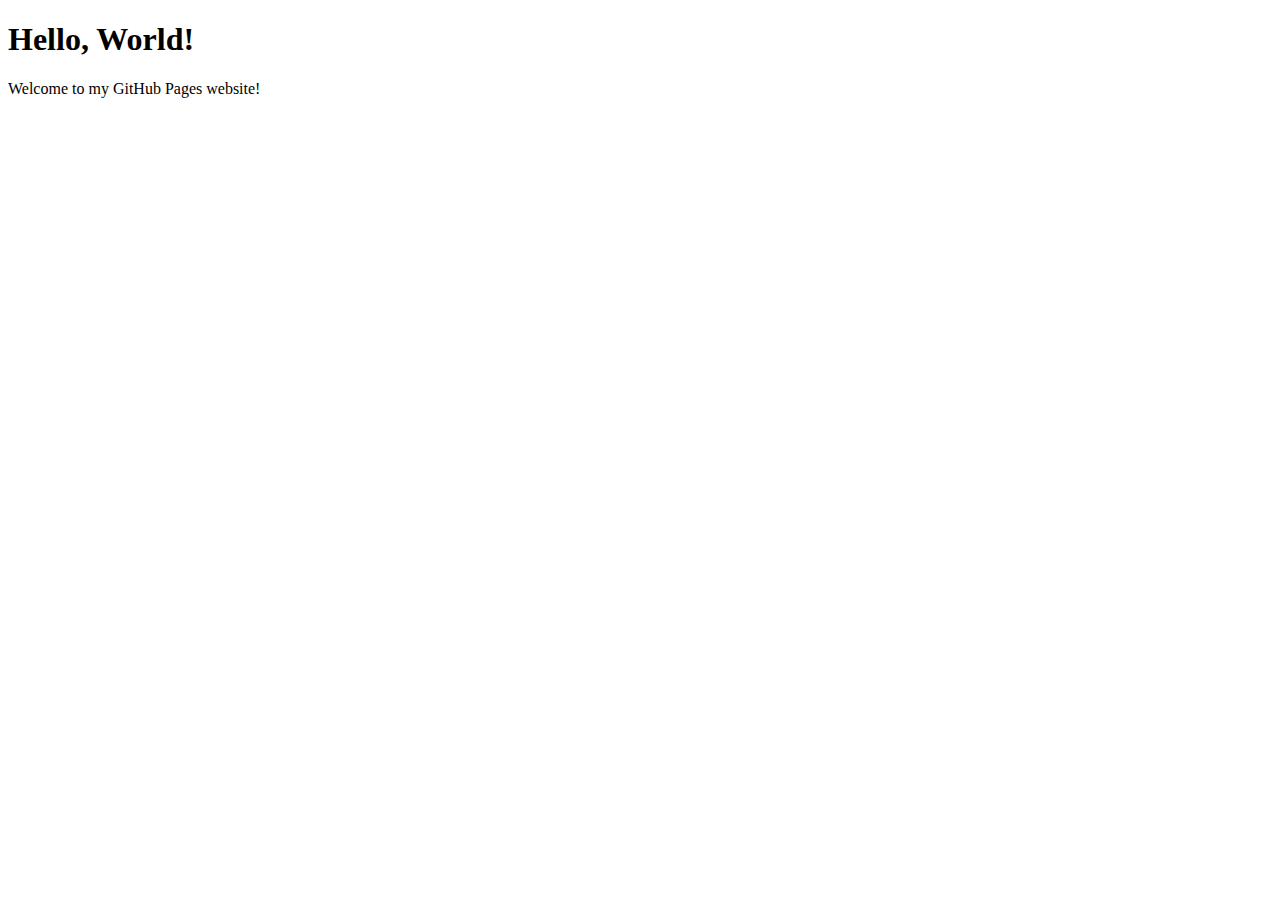
==== index.html @ 52bdd3cb "init" ====
<!DOCTYPE html>
<html lang="en">
<head>
  <meta charset="UTF-8">
  <meta name="viewport" content="width=device-width, initial-scale=1.0">
  <title>My GitHub Page</title>
</head>
<body>
  <h1>Hello, World!</h1>
  <p>Welcome to my GitHub Pages website!</p>
</body>
</html>
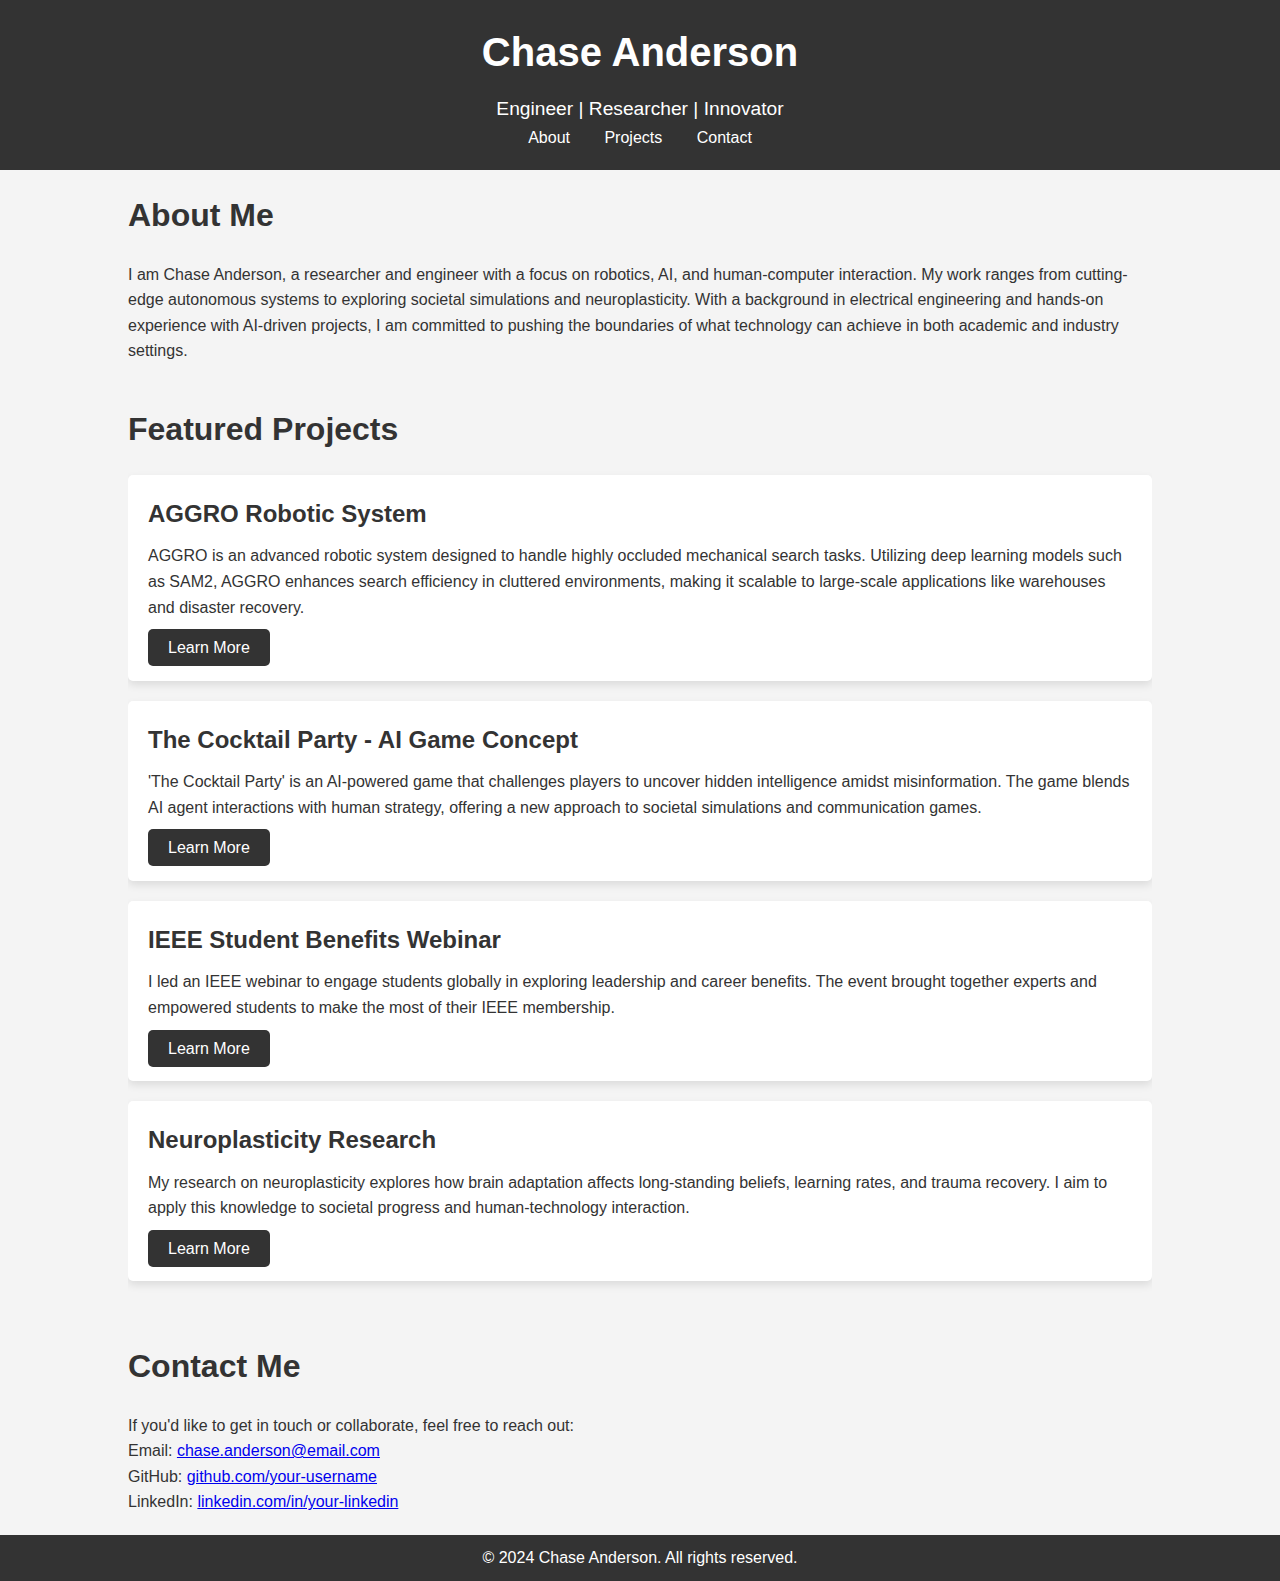
==== commit 161e9a30: "commit" ====
--- a/index.html
+++ b/index.html
@@ -1,12 +1,90 @@
 <!DOCTYPE html>
 <html lang="en">
 <head>
-  <meta charset="UTF-8">
-  <meta name="viewport" content="width=device-width, initial-scale=1.0">
-  <title>My GitHub Page</title>
+    <meta charset="UTF-8">
+    <meta name="viewport" content="width=device-width, initial-scale=1.0">
+    <meta http-equiv="X-UA-Compatible" content="ie=edge">
+    <title>Chase Anderson | Professional Project Showcase</title>
+    <link rel="stylesheet" href="styles.css">
 </head>
 <body>
-  <h1>Hello, World!</h1>
-  <p>Welcome to my GitHub Pages website!</p>
+    <header>
+        <div class="container">
+            <h1>Chase Anderson</h1>
+            <p>Engineer | Researcher | Innovator</p>
+            <nav>
+                <ul>
+                    <li><a href="#about">About</a></li>
+                    <li><a href="#projects">Projects</a></li>
+                    <li><a href="#contact">Contact</a></li>
+                </ul>
+            </nav>
+        </div>
+    </header>
+
+    <section id="about" class="container">
+        <h2>About Me</h2>
+        <p>
+            I am Chase Anderson, a researcher and engineer with a focus on robotics, AI, and human-computer interaction.
+            My work ranges from cutting-edge autonomous systems to exploring societal simulations and neuroplasticity.
+            With a background in electrical engineering and hands-on experience with AI-driven projects, I am committed
+            to pushing the boundaries of what technology can achieve in both academic and industry settings.
+        </p>
+    </section>
+
+    <section id="projects" class="container">
+        <h2>Featured Projects</h2>
+        
+        <div class="project-card">
+            <h3>AGGRO Robotic System</h3>
+            <p>
+                AGGRO is an advanced robotic system designed to handle highly occluded mechanical search tasks. Utilizing deep learning models such as SAM2,
+                AGGRO enhances search efficiency in cluttered environments, making it scalable to large-scale applications like warehouses and disaster recovery.
+            </p>
+            <a href="#read-more" class="btn">Learn More</a>
+        </div>
+
+        <div class="project-card">
+            <h3>The Cocktail Party - AI Game Concept</h3>
+            <p>
+                'The Cocktail Party' is an AI-powered game that challenges players to uncover hidden intelligence amidst misinformation. The game blends AI agent interactions
+                with human strategy, offering a new approach to societal simulations and communication games.
+            </p>
+            <a href="#read-more" class="btn">Learn More</a>
+        </div>
+
+        <div class="project-card">
+            <h3>IEEE Student Benefits Webinar</h3>
+            <p>
+                I led an IEEE webinar to engage students globally in exploring leadership and career benefits. The event brought together experts and empowered students to make the most of their IEEE membership.
+            </p>
+            <a href="#read-more" class="btn">Learn More</a>
+        </div>
+
+        <div class="project-card">
+            <h3>Neuroplasticity Research</h3>
+            <p>
+                My research on neuroplasticity explores how brain adaptation affects long-standing beliefs, learning rates, and trauma recovery. I aim to apply this knowledge to
+                societal progress and human-technology interaction.
+            </p>
+            <a href="#read-more" class="btn">Learn More</a>
+        </div>
+    </section>
+
+    <section id="contact" class="container">
+        <h2>Contact Me</h2>
+        <p>If you'd like to get in touch or collaborate, feel free to reach out:</p>
+        <ul>
+            <li>Email: <a href="mailto:chase.anderson@email.com">chase.anderson@email.com</a></li>
+            <li>GitHub: <a href="https://github.com/your-username">github.com/your-username</a></li>
+            <li>LinkedIn: <a href="https://linkedin.com/in/your-linkedin">linkedin.com/in/your-linkedin</a></li>
+        </ul>
+    </section>
+
+    <footer>
+        <div class="container">
+            <p>&copy; 2024 Chase Anderson. All rights reserved.</p>
+        </div>
+    </footer>
 </body>
-</html>
+</html>--- a/styles.css
+++ b/styles.css
@@ -0,0 +1,114 @@
+/* Reset some basic styles for consistency */
+* {
+    margin: 0;
+    padding: 0;
+    box-sizing: border-box;
+}
+
+body {
+    font-family: 'Arial', sans-serif;
+    line-height: 1.6;
+    background-color: #f4f4f4;
+    color: #333;
+}
+
+header {
+    background: #333;
+    color: white;
+    padding: 20px 0;
+    text-align: center;
+}
+
+header h1 {
+    font-size: 2.5em;
+    margin-bottom: 10px;
+}
+
+header p {
+    font-size: 1.2em;
+}
+
+nav ul {
+    list-style-type: none;
+}
+
+nav ul li {
+    display: inline;
+    margin: 0 15px;
+}
+
+nav ul li a {
+    color: white;
+    text-decoration: none;
+}
+
+.container {
+    width: 80%;
+    margin: auto;
+    overflow: hidden;
+}
+
+section {
+    padding: 20px 0;
+}
+
+section h2 {
+    font-size: 2em;
+    margin-bottom: 20px;
+}
+
+.project-card {
+    background: white;
+    padding: 20px;
+    margin-bottom: 20px;
+    border-radius: 5px;
+    box-shadow: 0 4px 8px rgba(0, 0, 0, 0.1);
+}
+
+.project-card h3 {
+    font-size: 1.5em;
+    margin-bottom: 10px;
+}
+
+.project-card p {
+    font-size: 1em;
+    margin-bottom: 15px;
+}
+
+.btn {
+    background: #333;
+    color: white;
+    padding: 10px 20px;
+    text-decoration: none;
+    border-radius: 5px;
+}
+
+.btn:hover {
+    background: #555;
+}
+
+footer {
+    background: #333;
+    color: white;
+    text-align: center;
+    padding: 10px;
+}
+
+footer p {
+    margin: 0;
+}
+
+/* Responsive styling for mobile */
+@media (max-width: 768px) {
+    .project-card {
+        margin-bottom: 15px;
+    }
+
+    header h1 {
+        font-size: 2em;
+    }
+
+    section h2 {
+        font-size: 1.5em;
+    }
+}
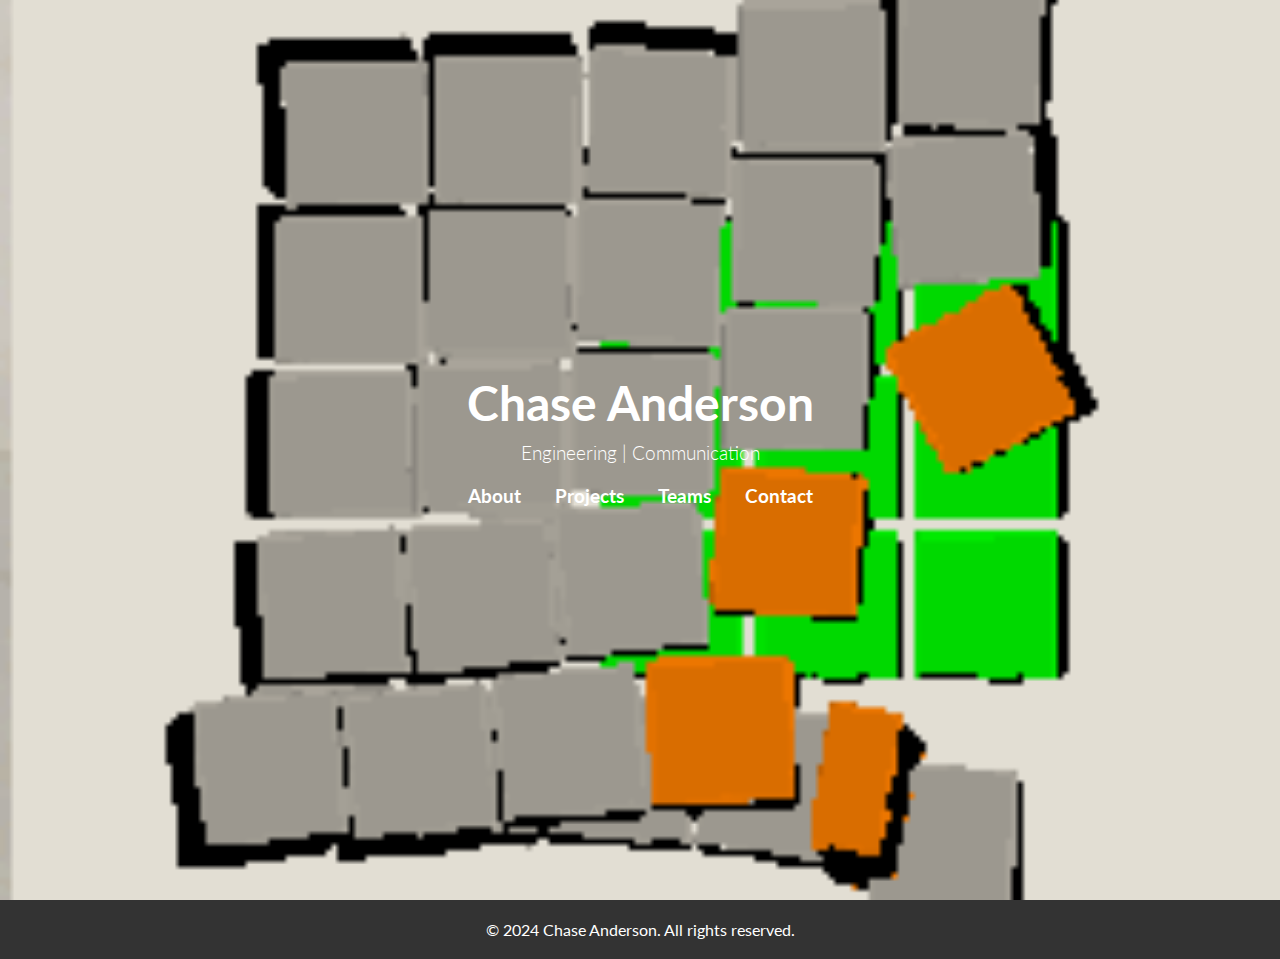
==== commit 75004784: "commit" ====
--- a/index.html
+++ b/index.html
@@ -4,86 +4,32 @@
     <meta charset="UTF-8">
     <meta name="viewport" content="width=device-width, initial-scale=1.0">
     <meta http-equiv="X-UA-Compatible" content="ie=edge">
-    <title>Chase Anderson | Professional Project Showcase</title>
+    <title>Chase's Portfolio</title>
+    <link href="https://fonts.googleapis.com/css2?family=Lato:wght@300;400;700&display=swap" rel="stylesheet">
     <link rel="stylesheet" href="styles.css">
 </head>
 <body>
-    <header>
-        <div class="container">
+    <!-- Fullscreen GIF background with specific ID -->
+    <div id="overlay" class="gif-container">
+        <img src="images/placeholder.gif" alt="Background GIF" class="about-gif">
+        <!-- Overlay content -->
+        <div class="overlay">
             <h1>Chase Anderson</h1>
-            <p>Engineer | Researcher | Innovator</p>
+            <p>Engineering | Communication</p>
             <nav>
                 <ul>
-                    <li><a href="#about">About</a></li>
-                    <li><a href="#projects">Projects</a></li>
-                    <li><a href="#contact">Contact</a></li>
+                    <li><a href="about.html">About</a></li>
+                    <li><a href="projects.html">Projects</a></li>
+                    <li><a href="teams.html">Teams</a></li>
+                    <li><a href="contact.html">Contact</a></li>
                 </ul>
             </nav>
         </div>
-    </header>
-
-    <section id="about" class="container">
-        <h2>About Me</h2>
-        <p>
-            I am Chase Anderson, a researcher and engineer with a focus on robotics, AI, and human-computer interaction.
-            My work ranges from cutting-edge autonomous systems to exploring societal simulations and neuroplasticity.
-            With a background in electrical engineering and hands-on experience with AI-driven projects, I am committed
-            to pushing the boundaries of what technology can achieve in both academic and industry settings.
-        </p>
-    </section>
-
-    <section id="projects" class="container">
-        <h2>Featured Projects</h2>
-        
-        <div class="project-card">
-            <h3>AGGRO Robotic System</h3>
-            <p>
-                AGGRO is an advanced robotic system designed to handle highly occluded mechanical search tasks. Utilizing deep learning models such as SAM2,
-                AGGRO enhances search efficiency in cluttered environments, making it scalable to large-scale applications like warehouses and disaster recovery.
-            </p>
-            <a href="#read-more" class="btn">Learn More</a>
-        </div>
-
-        <div class="project-card">
-            <h3>The Cocktail Party - AI Game Concept</h3>
-            <p>
-                'The Cocktail Party' is an AI-powered game that challenges players to uncover hidden intelligence amidst misinformation. The game blends AI agent interactions
-                with human strategy, offering a new approach to societal simulations and communication games.
-            </p>
-            <a href="#read-more" class="btn">Learn More</a>
-        </div>
-
-        <div class="project-card">
-            <h3>IEEE Student Benefits Webinar</h3>
-            <p>
-                I led an IEEE webinar to engage students globally in exploring leadership and career benefits. The event brought together experts and empowered students to make the most of their IEEE membership.
-            </p>
-            <a href="#read-more" class="btn">Learn More</a>
-        </div>
-
-        <div class="project-card">
-            <h3>Neuroplasticity Research</h3>
-            <p>
-                My research on neuroplasticity explores how brain adaptation affects long-standing beliefs, learning rates, and trauma recovery. I aim to apply this knowledge to
-                societal progress and human-technology interaction.
-            </p>
-            <a href="#read-more" class="btn">Learn More</a>
-        </div>
-    </section>
-
-    <section id="contact" class="container">
-        <h2>Contact Me</h2>
-        <p>If you'd like to get in touch or collaborate, feel free to reach out:</p>
-        <ul>
-            <li>Email: <a href="mailto:chase.anderson@email.com">chase.anderson@email.com</a></li>
-            <li>GitHub: <a href="https://github.com/your-username">github.com/your-username</a></li>
-            <li>LinkedIn: <a href="https://linkedin.com/in/your-linkedin">linkedin.com/in/your-linkedin</a></li>
-        </ul>
-    </section>
+    </div>
 
     <footer>
         <div class="container">
-            <p>&copy; 2024 Chase Anderson. All rights reserved.</p>
+            <p>© 2024 Chase Anderson. All rights reserved.</p>
         </div>
     </footer>
 </body>
--- a/styles.css
+++ b/styles.css
@@ -1,114 +1,343 @@
-/* Reset some basic styles for consistency */
+/* General reset */
 * {
     margin: 0;
     padding: 0;
     box-sizing: border-box;
 }
 
-body {
-    font-family: 'Arial', sans-serif;
-    line-height: 1.6;
-    background-color: #f4f4f4;
-    color: #333;
-}
-
-header {
-    background: #333;
-    color: white;
-    padding: 20px 0;
-    text-align: center;
-}
-
-header h1 {
-    font-size: 2.5em;
+body, html {
+    height: 100%;
+    font-family: 'Lato', sans-serif;
+}
+
+/* Specific styles for index page */
+#index-gif-container {
+    position: relative;
+    height: 100vh; /* Fullscreen */
+    width: 100%;
+    overflow: hidden;
+}
+
+#index-gif-container .background-gif {
+    position: absolute;
+    top: 50%;
+    left: 50%;
+    min-width: 100%;
+    min-height: 100%;
+    width: auto;
+    height: auto;
+    transform: translate(-50%, -50%);
+    object-fit: cover;
+    z-index: -1;
+}
+
+/* Fullscreen GIF container */
+.gif-container {
+    position: relative;
+    width: 100%;
+    height: 100vh;
+    overflow: hidden;
+}
+
+/* Fullscreen background GIF */
+.about-gif {
+    position: absolute;
+    top: 0;
+    left: 0;
+    width: 100%;
+    height: 100%;
+    object-fit: cover;
+    z-index: -1;
+}
+
+/* Overlay Content for Index Page */
+.overlay {
+    position: absolute;
+    top: 50%;
+    left: 50%;
+    transform: translate(-50%, -50%);
+    text-align: center;
+    color: #fff;
+    z-index: 2;
+}
+
+.overlay h1 {
+    font-size: 3em;
     margin-bottom: 10px;
 }
 
-header p {
+.overlay p {
     font-size: 1.2em;
-}
-
-nav ul {
-    list-style-type: none;
-}
-
-nav ul li {
+    font-weight: 300;
+    margin-bottom: 20px;
+}
+
+.overlay nav ul {
+    list-style: none;
+    padding: 0;
+    margin: 20px 0;
+    text-align: center; /* Centering the navigation */
+}
+
+.overlay nav ul li {
     display: inline;
     margin: 0 15px;
 }
 
-nav ul li a {
-    color: white;
+.overlay nav ul li a {
+    color: #fff; /* Ensuring links stay white */
     text-decoration: none;
-}
-
-.container {
-    width: 80%;
-    margin: auto;
-    overflow: hidden;
-}
-
-section {
+    font-weight: bold;
+    font-size: 1.2em;
+}
+
+header nav ul {
+    list-style: none;
+    padding: 0;
+    margin: 20px 0;
+    text-align: center; /* Centering the navigation */
+}
+
+header nav ul li {
+    display: inline;
+    margin: 0 15px;
+}
+
+header nav ul li a {
+    color: #fff; /* Ensuring links stay white */
+    text-decoration: none;
+    font-weight: bold;
+    font-size: 1.2em;
+}
+
+header nav ul li a:hover {
+    color: #f4f4f4; /* Subtle hover effect */
+}
+
+header nav ul li a:visited,
+header nav ul li a:active {
+    color: #fff; /* Ensuring visited and active links remain white */
+}
+
+/* Banner styles */
+#header {
+    background-color: #333;
+    color: #fff;
     padding: 20px 0;
-}
-
-section h2 {
-    font-size: 2em;
+    text-align: center;
+}
+
+#header h1 {
+    font-size: 2.5em;
+    margin: 0;
+}
+
+header h1 a {
+    text-decoration: none;
+    color: #fff; /* Ensure the text is still white */
+}
+
+#header p {
+    font-size: 1.2em;
+    margin-top: 10px;
+}
+
+#about-section {
+    margin: 40px auto;
+    max-width: 600px;
+    padding: 20px;
+    background-color: #f4f4f4;
+    border-radius: 10px;
+    text-align: center;
+}
+
+#about-section img.about-photo {
+    width: 500px;
+    border-radius: 0;
+    margin-top: 20px;
+    height: auto;
+}
+
+#about-section h2 {
+    font-size: 2.2em;
     margin-bottom: 20px;
 }
 
+/* Footer */
+footer {
+    background-color: #333;
+    color: #fff;
+    text-align: center;
+    padding: 20px 0;
+    position: relative;
+    z-index: 3;
+}
+
+/* ---- Projects Page Specific Styles ---- */
+
+/* Projects Section */
+#projects {
+    margin-top: 40px;
+}
+
+#projects h2 {
+    text-align: center;
+    font-size: 2.8em;
+    margin-bottom: 30px;
+}
+
+/* Teams Section */
+#teams {
+    margin-top: 40px;
+}
+
+#teams h2 {
+    text-align: center;
+    font-size: 2.8em;
+    margin-bottom: 30px;
+}
+
+/* Teams Cards */
+
+.team-card {
+    background-color: #fff;
+    border-radius: 10px;
+    box-shadow: 0 2px 5px rgba(0, 0, 0, 0.1);
+    margin-bottom: 40px;
+    padding: 20px;
+}
+
+.team-card h3 {
+    font-size: 1.8em;
+    margin-bottom: 10px;
+}
+
+.team-card p {
+    font-size: 1.1em;
+    line-height: 1.6;
+}
+
+.team-card strong {
+    color: #333;
+}
+
+/* Project Cards */
 .project-card {
-    background: white;
+    background-color: #fff;
+    border-radius: 10px;
+    box-shadow: 0 2px 5px rgba(0, 0, 0, 0.1);
+    margin-bottom: 40px;
     padding: 20px;
+}
+
+.project-card h3 {
+    font-size: 1.8em;
+    margin-bottom: 10px;
+}
+
+.project-card p {
+    font-size: 1.1em;
+    line-height: 1.6;
+}
+
+.project-card img,
+.project-card video {
+    margin-top: 20px;
+    width: 100%;
+    border-radius: 8px;
+    object-fit: cover;
+}
+
+/* Contact section styling */
+#contact-section {
+    padding: 50px 0;
+}
+
+#contact-section h2 {
+    text-align: center;
+    font-size: 28px;
+    margin-bottom: 30px;
+    color: #333;
+}
+
+#contact-section p {
+    text-align: center;
+    margin-bottom: 40px;
+    font-size: 18px;
+    color: #666;
+}
+
+/* Contact form styling */
+.contact-form {
+    max-width: 600px;
+    margin: 0 auto;
+    background: #fff;
+    padding: 30px;
+    border-radius: 5px;
+    box-shadow: 0 2px 10px rgba(0, 0, 0, 0.1);
+}
+
+.contact-form label {
+    display: block;
+    font-weight: 700;
+    margin-bottom: 10px;
+    color: #333;
+}
+
+.contact-form input,
+.contact-form textarea {
+    width: 100%;
+    padding: 10px;
     margin-bottom: 20px;
-    border-radius: 5px;
-    box-shadow: 0 4px 8px rgba(0, 0, 0, 0.1);
-}
-
-.project-card h3 {
-    font-size: 1.5em;
-    margin-bottom: 10px;
-}
-
-.project-card p {
-    font-size: 1em;
-    margin-bottom: 15px;
-}
-
-.btn {
-    background: #333;
-    color: white;
-    padding: 10px 20px;
-    text-decoration: none;
-    border-radius: 5px;
-}
-
-.btn:hover {
-    background: #555;
-}
-
-footer {
-    background: #333;
-    color: white;
-    text-align: center;
+    border: 1px solid #ccc;
+    border-radius: 3px;
+    font-size: 16px;
+    font-family: 'Lato', sans-serif;
+}
+
+.contact-form textarea {
+    resize: vertical;
+}
+
+.contact-form .btn-submit {
+    display: block;
+    width: 100%;
+    background-color: #333;
+    color: #fff;
     padding: 10px;
-}
-
-footer p {
-    margin: 0;
-}
-
-/* Responsive styling for mobile */
+    border: none;
+    border-radius: 3px;
+    font-size: 16px;
+    cursor: pointer;
+}
+
+.contact-form .btn-submit:hover {
+    background-color: #444;
+}
+
+/* Media Queries for responsiveness */
 @media (max-width: 768px) {
-    .project-card {
-        margin-bottom: 15px;
+    .container {
+        width: 95%;
     }
 
     header h1 {
         font-size: 2em;
     }
 
-    section h2 {
+    header p {
+        font-size: 1em;
+    }
+
+    #projects h2 {
+        font-size: 2.2em;
+    }
+
+    .project-card h3 {
         font-size: 1.5em;
     }
-}
+
+    .project-card p {
+        font-size: 1em;
+    }
+}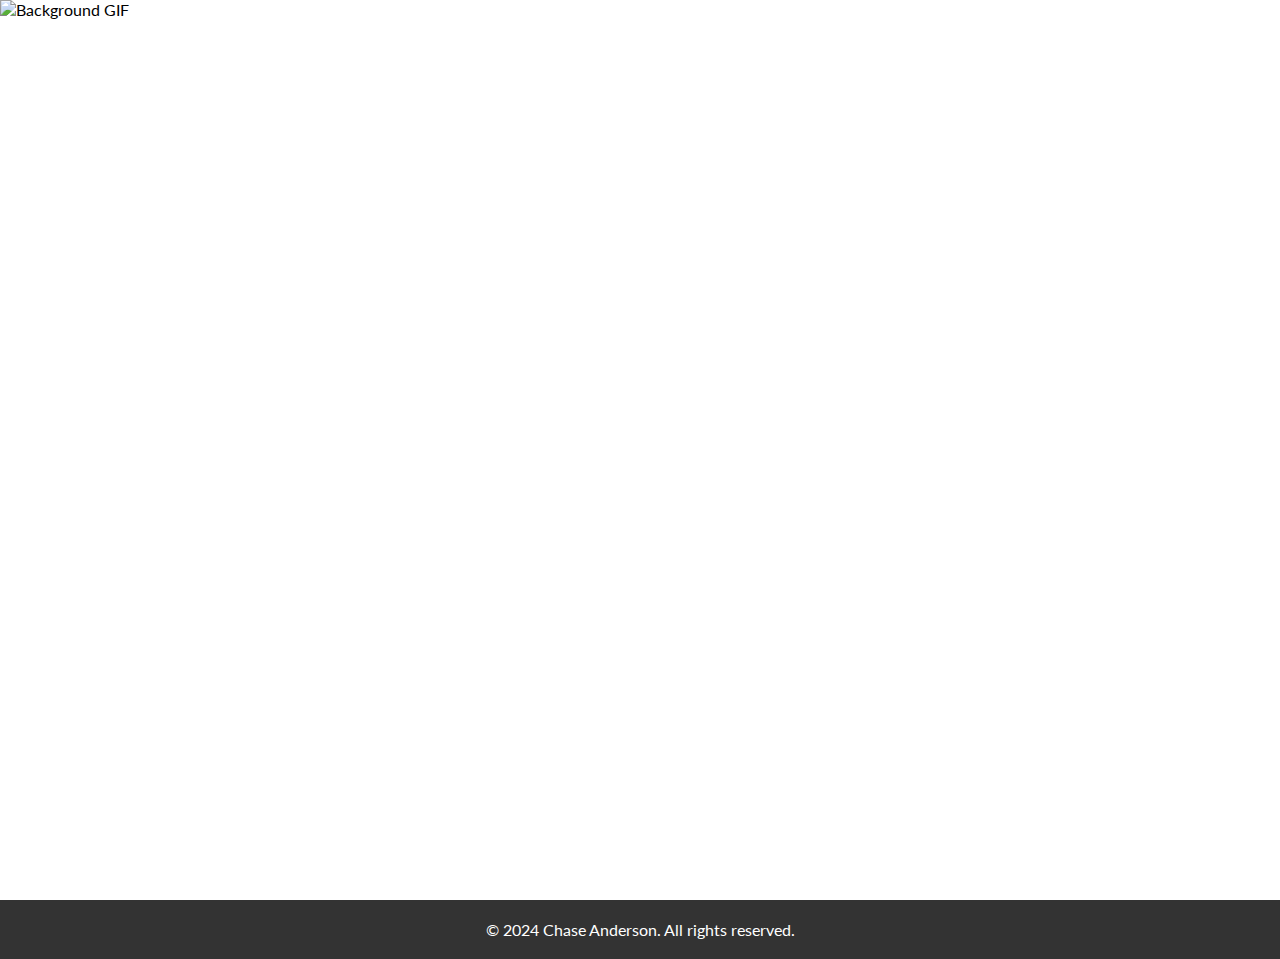
==== commit 45a6afe7: "commit" ====
--- a/index.html
+++ b/index.html
@@ -4,7 +4,7 @@
     <meta charset="UTF-8">
     <meta name="viewport" content="width=device-width, initial-scale=1.0">
     <meta http-equiv="X-UA-Compatible" content="ie=edge">
-    <title>Chase's Portfolio</title>
+    <title>Portfolio - Home</title>
     <link href="https://fonts.googleapis.com/css2?family=Lato:wght@300;400;700&display=swap" rel="stylesheet">
     <link rel="stylesheet" href="styles.css">
 </head>
@@ -21,7 +21,7 @@
                     <li><a href="about.html">About</a></li>
                     <li><a href="projects.html">Projects</a></li>
                     <li><a href="teams.html">Teams</a></li>
-                    <li><a href="contact.html">Contact</a></li>
+                    <li><a href="socials.html">Socials</a></li>
                 </ul>
             </nav>
         </div>
--- a/styles.css
+++ b/styles.css
@@ -144,9 +144,10 @@
 
 #about-section {
     margin: 40px auto;
-    max-width: 600px;
+    max-width: 1000px;
     padding: 20px;
-    background-color: #f4f4f4;
+    color: #ffffff;
+    background-color: #afafaf00;
     border-radius: 10px;
     text-align: center;
 }
@@ -161,6 +162,22 @@
 #about-section h2 {
     font-size: 2.2em;
     margin-bottom: 20px;
+}
+
+
+/* Image grid styling */
+.image-grid {
+    display: flex;
+    justify-content: space-around;
+    flex-wrap: wrap;
+    margin: 50px 0;
+}
+
+.image-grid img {
+    width: 30%;
+    height: auto;
+    margin-bottom: 20px;
+    border-radius: 10px;
 }
 
 /* Footer */
@@ -267,52 +284,60 @@
     color: #666;
 }
 
-/* Contact form styling */
-.contact-form {
-    max-width: 600px;
+/* Contact Section */
+#contact-section {
+    padding: 50px 20px;
+    background-color: #f9f9f9;
+    text-align: center;
+}
+
+/* Center Contact Methods List */
+.contact-methods ul {
+    list-style: none;
+    padding: 0;
     margin: 0 auto;
-    background: #fff;
-    padding: 30px;
-    border-radius: 5px;
-    box-shadow: 0 2px 10px rgba(0, 0, 0, 0.1);
-}
-
-.contact-form label {
-    display: block;
-    font-weight: 700;
-    margin-bottom: 10px;
+    flex-direction: column;
+    align-items: center; /* Ensure list items are centered */
+}
+
+.contact-methods li {
+    font-size: 18px;
+    margin: 10px 0;
+    width: 100%; /* Take full width to center child elements */
+    text-align: center;
+}
+
+.contact-methods a {
     color: #333;
-}
-
-.contact-form input,
-.contact-form textarea {
-    width: 100%;
-    padding: 10px;
-    margin-bottom: 20px;
-    border: 1px solid #ccc;
-    border-radius: 3px;
-    font-size: 16px;
-    font-family: 'Lato', sans-serif;
-}
-
-.contact-form textarea {
-    resize: vertical;
-}
-
-.contact-form .btn-submit {
-    display: block;
-    width: 100%;
+    text-decoration: none;
+    border-bottom: 1px solid #333;
+    padding-bottom: 2px;
+    transition: color 0.3s, border-color 0.3s;
+    display: inline-block;
+}
+
+.contact-methods a:hover {
+    color: #007BFF;
+    border-color: #007BFF;
+}
+
+/* Icon Styling */
+.contact-methods i {
+    margin-right: 10px;
+    color: #007BFF;
+    font-size: 20px;
+}
+
+/* Footer Styling */
+footer {
+    padding: 20px;
+    text-align: center;
     background-color: #333;
-    color: #fff;
-    padding: 10px;
-    border: none;
-    border-radius: 3px;
-    font-size: 16px;
-    cursor: pointer;
-}
-
-.contact-form .btn-submit:hover {
-    background-color: #444;
+    color: white;
+}
+
+footer p {
+    margin: 0;
 }
 
 /* Media Queries for responsiveness */
